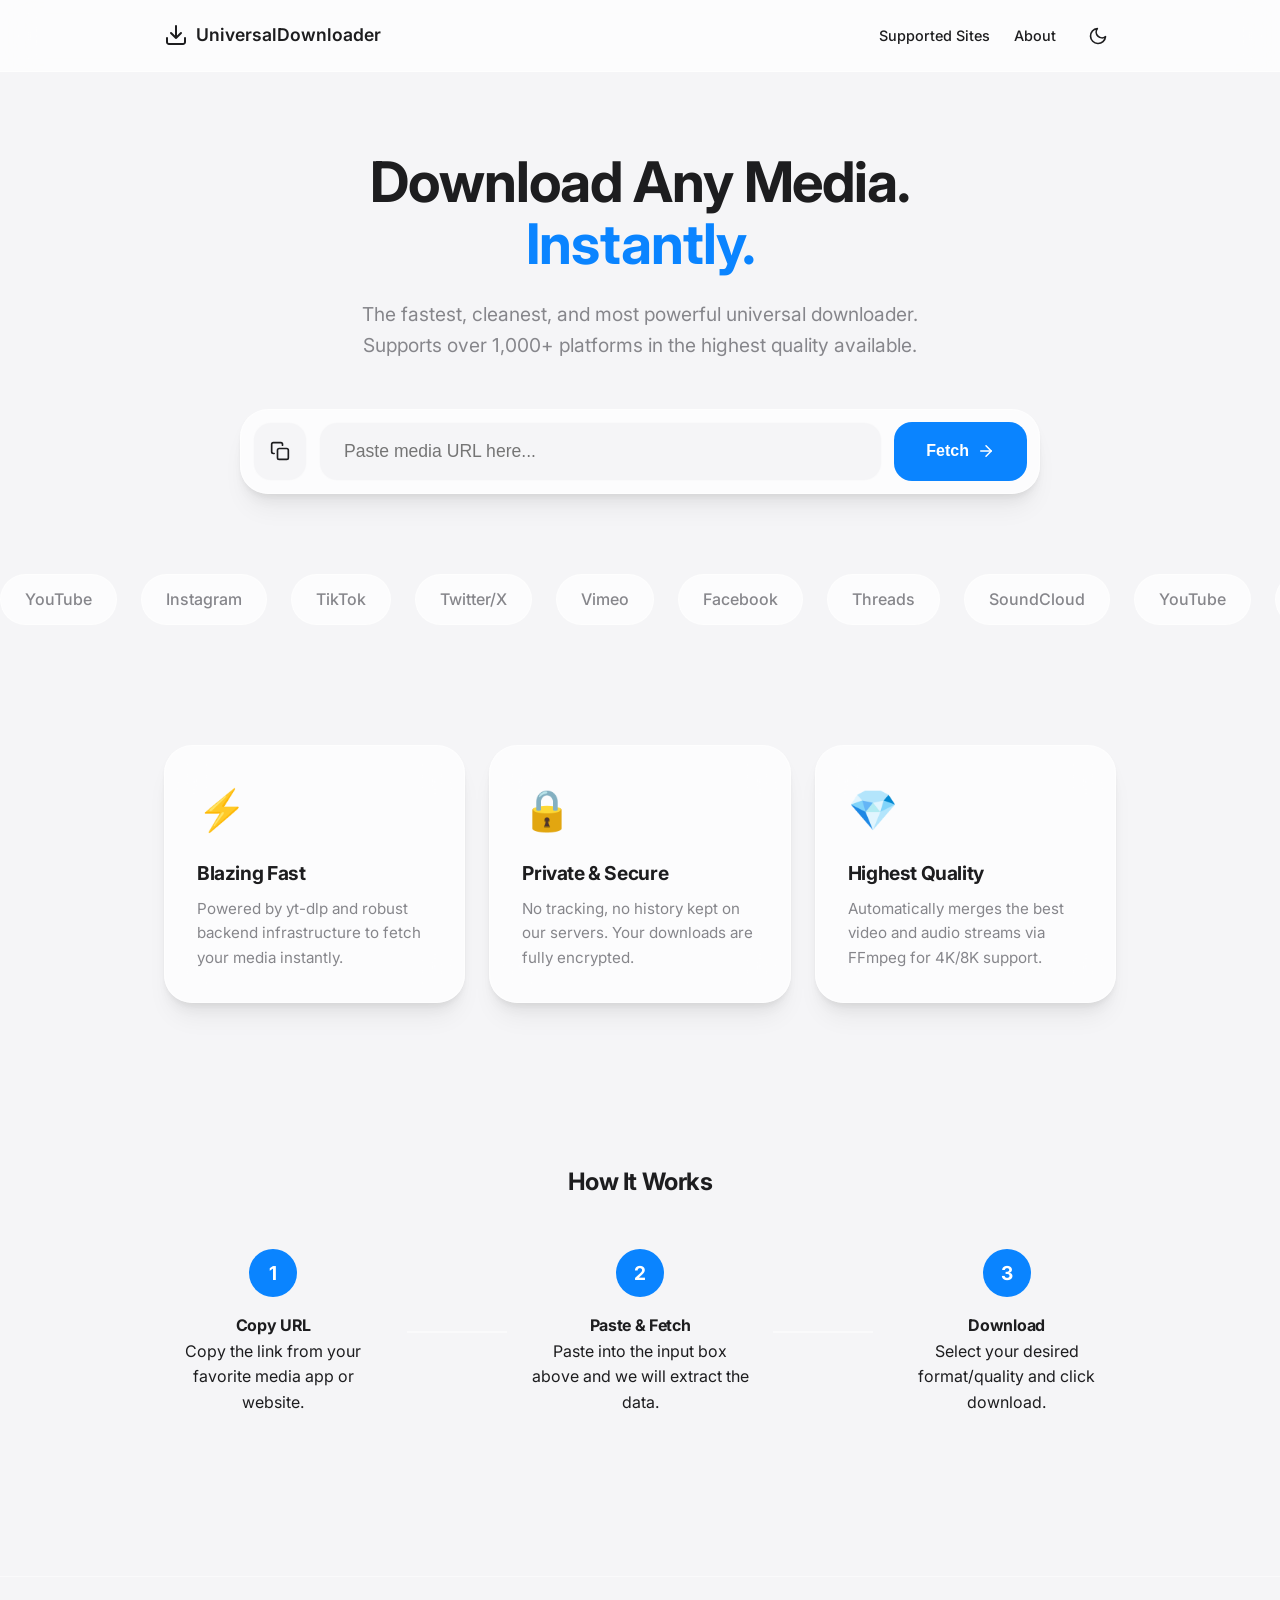
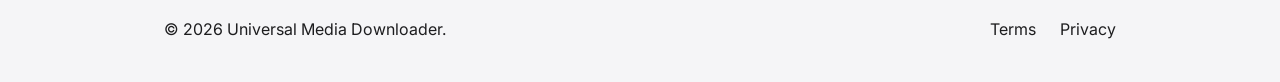
==== frontend/index.html @ 8d28f41d "Initial commit: Universal Media Downloader" ====
<!DOCTYPE html>
<html lang="en" data-theme="dark">
<head>
    <meta charset="UTF-8">
    <meta name="viewport" content="width=device-width, initial-scale=1.0, maximum-scale=1.0, user-scalable=no">
    <title>Universal Media Downloader</title>
    <meta name="description" content="Extremely fast, modern website to download media from YouTube, Instagram, TikTok and more.">
    
    <!-- Fonts -->
    <link rel="preconnect" href="https://fonts.googleapis.com">
    <link rel="preconnect" href="https://fonts.gstatic.com" crossorigin>
    <link href="https://fonts.googleapis.com/css2?family=Inter:wght@300;400;500;600;700&display=swap" rel="stylesheet">
    
    <!-- CSS -->
    <link rel="stylesheet" href="css/variables.css">
    <link rel="stylesheet" href="css/animations.css">
    <link rel="stylesheet" href="css/style.css">
    <link rel="stylesheet" href="css/responsive.css">
</head>
<body>

    <!-- Loading Overlay -->
    <div id="loading-overlay" class="loading-overlay hidden">
        <div class="spinner"></div>
    </div>

    <!-- Toast Notifications Container -->
    <div id="toast-container" class="toast-container"></div>

    <!-- Modal for Settings/Info -->
    <div id="modal-overlay" class="modal-overlay hidden">
        <div class="modal-content glass-panel">
            <button class="modal-close" aria-label="Close modal">&times;</button>
            <div id="modal-body"></div>
        </div>
    </div>

    <!-- Glass Navbar -->
    <nav class="navbar glass-effect">
        <div class="container nav-container">
            <a href="index.html" class="logo">
                <svg width="24" height="24" viewBox="0 0 24 24" fill="none" xmlns="http://www.w3.org/2000/svg">
                    <path d="M21 15V19C21 19.5304 20.7893 20.0391 20.4142 20.4142C20.0391 20.7893 19.5304 21 19 21H5C4.46957 21 3.96086 20.7893 3.58579 20.4142C3.21071 20.0391 3 19.5304 3 19V15M7 10L12 15M12 15L17 10M12 15V3" stroke="currentColor" stroke-width="2" stroke-linecap="round" stroke-linejoin="round"/>
                </svg>
                <span>UniversalDownloader</span>
            </a>
            
            <div class="nav-links">
                <a href="supported-sites.html">Supported Sites</a>
                <a href="about.html">About</a>
                <button id="theme-toggle" class="theme-toggle" aria-label="Toggle dark mode">
                    <svg class="sun-icon" width="20" height="20" viewBox="0 0 24 24" fill="none" stroke="currentColor" stroke-width="2" stroke-linecap="round" stroke-linejoin="round"><circle cx="12" cy="12" r="5"></circle><line x1="12" y1="1" x2="12" y2="3"></line><line x1="12" y1="21" x2="12" y2="23"></line><line x1="4.22" y1="4.22" x2="5.64" y2="5.64"></line><line x1="18.36" y1="18.36" x2="19.78" y2="19.78"></line><line x1="1" y1="12" x2="3" y2="12"></line><line x1="21" y1="12" x2="23" y2="12"></line><line x1="4.22" y1="19.78" x2="5.64" y2="18.36"></line><line x1="18.36" y1="5.64" x2="19.78" y2="4.22"></line></svg>
                    <svg class="moon-icon hidden" width="20" height="20" viewBox="0 0 24 24" fill="none" stroke="currentColor" stroke-width="2" stroke-linecap="round" stroke-linejoin="round"><path d="M21 12.79A9 9 0 1 1 11.21 3 7 7 0 0 0 21 12.79z"></path></svg>
                </button>
            </div>
        </div>
    </nav>

    <main>
        <!-- Hero Section -->
        <section class="hero">
            <div class="container hero-container">
                <h1 class="hero-title">Download Any Media. <br><span class="accent-text">Instantly.</span></h1>
                <p class="hero-subtitle">The fastest, cleanest, and most powerful universal downloader. Supports over 1,000+ platforms in the highest quality available.</p>
                
                <div id="ffmpeg-warning" class="alert alert-warning hidden" style="margin-bottom: 20px; padding: 15px; border-radius: var(--radius-md); background: rgba(255, 170, 0, 0.1); border: 1px solid rgba(255, 170, 0, 0.3); color: #ffaa00; font-size: 0.9rem; text-align: left;">
                    <strong>Note:</strong> FFmpeg is not installed on the server. Video downloads are limited to 720p. <br>
                    <span style="opacity: 0.8; font-size: 0.8rem;">YouTube provides 1080p+ videos with separate audio and video tracks, which requires FFmpeg to merge them.</span>
                </div>
                
                <!-- Input Card -->
                <div class="input-card glass-panel" id="drop-zone">
                    <form id="download-form" class="download-form">
                        <div class="input-group">
                            <button type="button" id="paste-btn" class="paste-btn" aria-label="Paste from clipboard">
                                <svg width="20" height="20" viewBox="0 0 24 24" fill="none" stroke="currentColor" stroke-width="2" stroke-linecap="round" stroke-linejoin="round"><rect x="9" y="9" width="13" height="13" rx="2" ry="2"></rect><path d="M5 15H4a2 2 0 0 1-2-2V4a2 2 0 0 1 2-2h9a2 2 0 0 1 2 2v1"></path></svg>
                            </button>
                            <input type="url" id="url-input" class="url-input" placeholder="Paste media URL here..." required autocomplete="off">
                            <button type="submit" id="fetch-btn" class="primary-btn">
                                <span>Fetch</span>
                                <svg width="18" height="18" viewBox="0 0 24 24" fill="none" stroke="currentColor" stroke-width="2" stroke-linecap="round" stroke-linejoin="round"><line x1="5" y1="12" x2="19" y2="12"></line><polyline points="12 5 19 12 12 19"></polyline></svg>
                            </button>
                        </div>
                    </form>
                </div>

                <!-- Results Section (Hidden initially) -->
                <div id="results-container" class="results-container hidden glass-panel fade-in-up">
                    <div id="skeleton-loader" class="media-preview hidden">
                        <div class="skeleton skeleton-img media-thumbnail"></div>
                        <div class="media-details" style="flex: 1; width: 100%;">
                            <div class="skeleton skeleton-text"></div>
                            <div class="skeleton skeleton-text short"></div>
                        </div>
                    </div>
                    <div id="real-content" class="media-preview">
                        <img id="media-thumbnail" src="" alt="Media Thumbnail" class="media-thumbnail">
                        <div class="media-details">
                            <h2 id="media-title" class="media-title">Title</h2>
                            <p id="media-meta" class="media-meta">Duration: 00:00 • Platform: Unknown</p>
                        </div>
                    </div>
                    
                    <div class="download-options">
                        <div class="option-group">
                            <label for="format-select">Format</label>
                            <select id="format-select" class="custom-select">
                                <option value="video">Video (MP4)</option>
                                <option value="audio">Audio (MP3)</option>
                            </select>
                        </div>
                        
                        <div class="option-group" id="quality-group">
                            <label for="quality-select">Quality</label>
                            <select id="quality-select" class="custom-select">
                                <!-- Populated dynamically -->
                            </select>
                        </div>
                        
                        <div id="progress-container" class="progress-container hidden">
                            <div class="progress-bar">
                                <div id="progress-fill" class="progress-fill"></div>
                            </div>
                            <p id="progress-text" class="progress-text">Starting download...</p>
                        </div>
                        
                        <button type="button" id="download-btn" class="primary-btn full-width">Add to Queue</button>
                    </div>
                </div>
                
                <!-- Queue Panel -->
                <div id="queue-panel" class="queue-panel hidden glass-panel fade-in-up">
                    <div class="queue-header-main">
                        <h2>Download Queue</h2>
                        <div class="queue-controls">
                            <button id="pause-queue-btn" class="icon-btn" title="Pause/Resume">Pause Queue</button>
                            <button id="clear-queue-btn" class="icon-btn" title="Clear Completed">Clear</button>
                        </div>
                    </div>
                    <div id="queue-list" class="queue-list">
                        <!-- Queue items populated by JS -->
                    </div>
                </div>
            </div>
        </section>

        <!-- Supported Platforms Marquee -->
        <section class="platforms-section">
            <div class="marquee">
                <div class="marquee-content">
                    <span class="platform-tag">YouTube</span>
                    <span class="platform-tag">Instagram</span>
                    <span class="platform-tag">TikTok</span>
                    <span class="platform-tag">Twitter/X</span>
                    <span class="platform-tag">Vimeo</span>
                    <span class="platform-tag">Facebook</span>
                    <span class="platform-tag">Threads</span>
                    <span class="platform-tag">SoundCloud</span>
                    <!-- Duplicate for infinite scrolling effect -->
                    <span class="platform-tag">YouTube</span>
                    <span class="platform-tag">Instagram</span>
                    <span class="platform-tag">TikTok</span>
                    <span class="platform-tag">Twitter/X</span>
                    <span class="platform-tag">Vimeo</span>
                    <span class="platform-tag">Facebook</span>
                    <span class="platform-tag">Threads</span>
                    <span class="platform-tag">SoundCloud</span>
                </div>
            </div>
        </section>

        <!-- Features Section -->
        <section class="features">
            <div class="container">
                <div class="features-grid">
                    <div class="feature-card glass-panel">
                        <div class="feature-icon">⚡</div>
                        <h3>Blazing Fast</h3>
                        <p>Powered by yt-dlp and robust backend infrastructure to fetch your media instantly.</p>
                    </div>
                    <div class="feature-card glass-panel">
                        <div class="feature-icon">🔒</div>
                        <h3>Private & Secure</h3>
                        <p>No tracking, no history kept on our servers. Your downloads are fully encrypted.</p>
                    </div>
                    <div class="feature-card glass-panel">
                        <div class="feature-icon">💎</div>
                        <h3>Highest Quality</h3>
                        <p>Automatically merges the best video and audio streams via FFmpeg for 4K/8K support.</p>
                    </div>
                </div>
            </div>
        </section>
        
        <!-- How it works -->
        <section class="how-it-works">
            <div class="container text-center">
                <h2>How It Works</h2>
                <div class="steps-container">
                    <div class="step">
                        <div class="step-number">1</div>
                        <h4>Copy URL</h4>
                        <p>Copy the link from your favorite media app or website.</p>
                    </div>
                    <div class="step-divider"></div>
                    <div class="step">
                        <div class="step-number">2</div>
                        <h4>Paste & Fetch</h4>
                        <p>Paste into the input box above and we will extract the data.</p>
                    </div>
                    <div class="step-divider"></div>
                    <div class="step">
                        <div class="step-number">3</div>
                        <h4>Download</h4>
                        <p>Select your desired format/quality and click download.</p>
                    </div>
                </div>
            </div>
        </section>
    </main>

    <footer class="footer">
        <div class="container footer-container">
            <div class="footer-brand">
                <p>&copy; 2026 Universal Media Downloader.</p>
            </div>
            <div class="footer-links">
                <a href="terms.html">Terms</a>
                <a href="privacy.html">Privacy</a>
            </div>
        </div>
    </footer>

    <!-- JS Modules -->
    <script type="module" src="js/app.js"></script>
</body>
</html>
---- frontend/css/variables.css ----
:root {
    /* Base Colors - Light Theme */
    --bg-primary: #F5F5F7;
    --bg-secondary: rgba(255, 255, 255, 0.7);
    --text-primary: #1D1D1F;
    --text-secondary: #86868B;
    --accent: #0A84FF;
    --accent-hover: #0071E3;
    --glass-border: rgba(255, 255, 255, 0.5);
    --glass-shadow: 0 4px 6px -1px rgba(0, 0, 0, 0.05), 0 10px 15px -3px rgba(0, 0, 0, 0.05), 0 20px 25px -5px rgba(0, 0, 0, 0.05);
    --focus-ring: 0 0 0 4px rgba(10, 132, 255, 0.3);
    
    /* Layout */
    --nav-height: 72px;
    --radius-sm: 10px;
    --radius-md: 18px;
    --radius-lg: 28px;
    
    /* Transitions */
    --transition-fast: 0.15s cubic-bezier(0.2, 0.8, 0.2, 1);
    --transition-smooth: 0.5s cubic-bezier(0.2, 0.8, 0.2, 1);
}

[data-theme="dark"] {
    /* Base Colors - Dark Theme */
    --bg-primary: #000000; /* True black for OLED Apple look */
    --bg-secondary: rgba(28, 28, 30, 0.6);
    --text-primary: #F5F5F7;
    --text-secondary: #86868B;
    --glass-border: rgba(255, 255, 255, 0.15);
    --glass-shadow: 0 10px 30px rgba(0, 0, 0, 0.8);
    --focus-ring: 0 0 0 4px rgba(10, 132, 255, 0.4);
}
---- frontend/css/animations.css ----
/* Animations */

@keyframes spin {
    to { transform: rotate(360deg); }
}

@keyframes scroll {
    0% { transform: translateX(0); }
    100% { transform: translateX(-50%); } /* Scrolls half width since we duplicated content */
}

@keyframes slideIn {
    to { transform: translateX(0); }
}

@keyframes fadeOut {
    to { opacity: 0; }
}

.fade-in-up {
    opacity: 0;
    transform: translateY(20px);
    animation: fadeInUp 0.6s cubic-bezier(0.25, 1, 0.5, 1) forwards;
}

@keyframes fadeInUp {
    to {
        opacity: 1;
        transform: translateY(0);
    }
}

@keyframes shimmer {
    0% { background-position: 200% 0; }
    100% { background-position: -200% 0; }
}
---- frontend/css/style.css ----
/* Reset & Base */
* {
    margin: 0;
    padding: 0;
    box-sizing: border-box;
}

body {
    font-family: 'Inter', -apple-system, BlinkMacSystemFont, "Segoe UI", Roboto, Helvetica, Arial, sans-serif;
    background-color: var(--bg-primary);
    color: var(--text-primary);
    line-height: 1.6;
    transition: background-color var(--transition-smooth), color var(--transition-smooth);
    min-height: 100vh;
    display: flex;
    flex-direction: column;
}

.container {
    max-width: 1200px;
    margin: 0 auto;
    padding: 0 24px;
}

/* Typography */
h1, h2, h3, h4 {
    font-weight: 700;
    letter-spacing: -0.02em;
    color: var(--text-primary);
}

.accent-text {
    color: var(--accent);
}

a {
    color: var(--text-primary);
    text-decoration: none;
    transition: color var(--transition-fast);
}

a:hover {
    color: var(--accent);
}

/* Glassmorphism Utilities */
.glass-effect {
    background: var(--bg-secondary);
    backdrop-filter: blur(18px);
    -webkit-backdrop-filter: blur(18px);
    border-bottom: 1px solid var(--glass-border);
}

.glass-panel {
    background: var(--bg-secondary);
    backdrop-filter: saturate(180%) blur(20px);
    -webkit-backdrop-filter: saturate(180%) blur(20px);
    border: 1px solid var(--glass-border);
    border-radius: var(--radius-lg);
    box-shadow: var(--glass-shadow);
}

/* Focus States */
:focus-visible {
    outline: none;
    box-shadow: var(--focus-ring);
}

/* Navigation */
.navbar {
    position: fixed;
    top: 0;
    width: 100%;
    height: var(--nav-height);
    z-index: 1000;
}

.nav-container {
    display: flex;
    justify-content: space-between;
    align-items: center;
    height: 100%;
}

.logo {
    display: flex;
    align-items: center;
    gap: 8px;
    font-weight: 600;
    font-size: 1.1rem;
}

.nav-links {
    display: flex;
    align-items: center;
    gap: 24px;
    font-size: 0.9rem;
    font-weight: 500;
}

.theme-toggle {
    background: none;
    border: none;
    color: var(--text-primary);
    cursor: pointer;
    display: flex;
    align-items: center;
    justify-content: center;
    padding: 8px;
    border-radius: 50%;
    transition: background-color var(--transition-fast);
}

.theme-toggle:hover {
    background-color: var(--bg-secondary);
}

.hidden {
    display: none !important;
}

/* Main Content area */
main {
    flex: 1;
    margin-top: var(--nav-height);
}

/* Hero Section */
.hero {
    padding: 80px 0 40px;
    text-align: center;
}

.hero-title {
    font-size: 4rem;
    line-height: 1.1;
    margin-bottom: 24px;
}

.hero-subtitle {
    font-size: 1.2rem;
    color: var(--text-secondary);
    max-width: 600px;
    margin: 0 auto 48px;
}

/* Input form */
.input-card {
    max-width: 800px;
    margin: 0 auto;
    padding: 12px;
}

.input-group {
    display: flex;
    gap: 12px;
}

.paste-btn {
    background: var(--bg-primary);
    border: 1px solid var(--glass-border);
    border-radius: var(--radius-md);
    padding: 0 16px;
    color: var(--text-primary);
    cursor: pointer;
    transition: all var(--transition-fast);
    display: flex;
    align-items: center;
    justify-content: center;
}

.paste-btn:hover {
    background: var(--bg-secondary);
}

.url-input {
    flex: 1;
    background: var(--bg-primary);
    border: 1px solid var(--glass-border);
    border-radius: var(--radius-md);
    padding: 18px 24px;
    font-size: 1.1rem;
    color: var(--text-primary);
    outline: none;
    transition: all var(--transition-fast);
}

.url-input:focus {
    border-color: var(--accent);
    box-shadow: var(--focus-ring);
}

.input-card.drag-over {
    border: 2px dashed var(--accent);
    background: rgba(10, 132, 255, 0.1);
    transform: scale(1.02);
}

.primary-btn {
    background: var(--accent);
    color: white;
    border: none;
    border-radius: var(--radius-md);
    padding: 0 32px;
    font-size: 1rem;
    font-weight: 600;
    cursor: pointer;
    display: flex;
    align-items: center;
    gap: 8px;
    transition: background-color var(--transition-fast), transform var(--transition-fast);
}

.primary-btn:hover {
    background: var(--accent-hover);
    transform: scale(1.02);
}

.primary-btn:active {
    transform: scale(0.98);
}

.full-width {
    width: 100%;
    justify-content: center;
    padding: 16px 0;
}

/* Results section */
.results-container {
    max-width: 800px;
    margin: 32px auto 0;
    padding: 32px;
    display: flex;
    flex-direction: column;
    gap: 24px;
}

.media-preview {
    display: flex;
    gap: 24px;
    align-items: center;
}

.media-thumbnail {
    width: 240px;
    border-radius: var(--radius-sm);
    object-fit: cover;
}

.media-details {
    text-align: left;
}

.media-title {
    font-size: 1.5rem;
    margin-bottom: 8px;
}

.media-meta {
    color: var(--text-secondary);
    font-size: 0.9rem;
}

.download-options {
    display: flex;
    flex-direction: column;
    gap: 16px;
    border-top: 1px solid var(--glass-border);
    padding-top: 24px;
}

.option-group {
    display: flex;
    flex-direction: column;
    text-align: left;
    gap: 8px;
}

.option-group label {
    font-weight: 500;
    font-size: 0.9rem;
}

.custom-select {
    width: 100%;
    padding: 16px;
    border-radius: var(--radius-md);
    background: var(--bg-primary);
    border: 1px solid var(--glass-border);
    color: var(--text-primary);
    font-size: 1rem;
    outline: none;
    appearance: none;
    cursor: pointer;
    transition: all var(--transition-fast);
    background-image: url("data:image/svg+xml,%3Csvg xmlns='http://www.w3.org/2000/svg' width='24' height='24' viewBox='0 0 24 24' fill='none' stroke='gray' stroke-width='2' stroke-linecap='round' stroke-linejoin='round'%3E%3Cpolyline points='6 9 12 15 18 9'%3E%3C/polyline%3E%3C/svg%3E");
    background-repeat: no-repeat;
    background-position: right 16px center;
}

.custom-select:focus {
    border-color: var(--accent);
    box-shadow: var(--focus-ring);
}

.custom-select:disabled {
    opacity: 0.5;
    cursor: not-allowed;
}

/* Skeletons */
.skeleton {
    background: linear-gradient(90deg, var(--bg-secondary) 25%, var(--glass-border) 50%, var(--bg-secondary) 75%);
    background-size: 200% 100%;
    animation: shimmer 1.5s infinite;
    border-radius: var(--radius-sm);
}

.skeleton-text {
    height: 20px;
    margin-bottom: 8px;
    width: 100%;
}

.skeleton-text.short {
    width: 60%;
}

.skeleton-img {
    width: 240px;
    height: 135px;
}

/* Progress Bar */
.progress-container {
    margin: 16px 0;
}

.progress-bar {
    width: 100%;
    height: 8px;
    background: var(--glass-border);
    border-radius: 4px;
    overflow: hidden;
}

.progress-fill {
    height: 100%;
    background: var(--accent);
    width: 0%;
    transition: width 0.3s ease;
}

.progress-text {
    font-size: 0.85rem;
    color: var(--text-secondary);
    margin-top: 8px;
    text-align: center;
}

/* Platforms Marquee */
.platforms-section {
    padding: 40px 0;
    overflow: hidden;
}

.marquee {
    position: relative;
    width: 100%;
    overflow: hidden;
}

.marquee-content {
    display: flex;
    gap: 24px;
    animation: scroll 20s linear infinite;
    white-space: nowrap;
}

.platform-tag {
    padding: 12px 24px;
    background: var(--bg-secondary);
    border: 1px solid var(--glass-border);
    border-radius: var(--radius-lg);
    font-weight: 500;
    color: var(--text-secondary);
}

/* Features grid */
.features {
    padding: 80px 0;
}

.features-grid {
    display: grid;
    grid-template-columns: repeat(3, 1fr);
    gap: 24px;
}

.feature-card {
    padding: 32px;
    text-align: left;
    transition: transform var(--transition-fast);
}

.feature-card:hover {
    transform: translateY(-5px);
}

.feature-icon {
    font-size: 2.5rem;
    margin-bottom: 16px;
}

.feature-card h3 {
    margin-bottom: 8px;
    font-size: 1.2rem;
}

.feature-card p {
    color: var(--text-secondary);
    font-size: 0.95rem;
}

/* How it works */
.how-it-works {
    padding: 80px 0;
}

.text-center {
    text-align: center;
}

.steps-container {
    display: flex;
    justify-content: space-between;
    align-items: center;
    margin-top: 48px;
}

.step {
    flex: 1;
}

.step-number {
    width: 48px;
    height: 48px;
    background: var(--accent);
    color: white;
    border-radius: 50%;
    display: flex;
    align-items: center;
    justify-content: center;
    font-size: 1.2rem;
    font-weight: 700;
    margin: 0 auto 16px;
}

.step-divider {
    height: 2px;
    width: 100px;
    background: var(--glass-border);
    margin: 0 24px;
}

/* Footer */
.footer {
    padding: 40px 0;
    border-top: 1px solid var(--glass-border);
    margin-top: 80px;
}

.footer-container {
    display: flex;
    justify-content: space-between;
    align-items: center;
}

.footer-links {
    display: flex;
    gap: 24px;
}

/* Text pages (About, Terms, etc) */
.page-content {
    padding: 80px 24px;
}

.text-content {
    max-width: 800px;
    margin: 0 auto;
    padding: 48px;
}

.text-content h1 {
    margin-bottom: 24px;
}

.text-content h2 {
    margin: 32px 0 16px;
}

.text-content p {
    margin-bottom: 16px;
    color: var(--text-secondary);
}

.site-list {
    list-style: none;
    margin-top: 24px;
}

.site-list li {
    padding: 12px 0;
    border-bottom: 1px solid var(--glass-border);
    color: var(--text-secondary);
}

/* Loader */
.loading-overlay {
    position: fixed;
    top: 0;
    left: 0;
    width: 100%;
    height: 100%;
    background: rgba(0,0,0,0.5);
    backdrop-filter: blur(5px);
    z-index: 9999;
    display: flex;
    align-items: center;
    justify-content: center;
}

.spinner {
    width: 40px;
    height: 40px;
    border: 4px solid var(--glass-border);
    border-top-color: var(--accent);
    border-radius: 50%;
    animation: spin 1s linear infinite;
}

/* Toast */
.toast-container {
    position: fixed;
    bottom: 24px;
    right: 24px;
    z-index: 10000;
    display: flex;
    flex-direction: column;
    gap: 12px;
}

.toast {
    background: var(--bg-secondary);
    backdrop-filter: blur(18px);
    border: 1px solid var(--glass-border);
    color: var(--text-primary);
    padding: 16px 24px;
    border-radius: var(--radius-md);
    box-shadow: var(--glass-shadow);
    transform: translateX(120%);
    animation: slideIn 0.3s forwards;
    display: flex;
    align-items: center;
    gap: 12px;
    cursor: pointer;
    transition: transform var(--transition-fast), box-shadow var(--transition-fast);
}

.toast:hover {
    transform: translateX(-5px) !important;
    box-shadow: var(--glass-shadow), 0 0 10px rgba(255,255,255,0.2);
}

.toast-icon {
    font-size: 1.2rem;
    display: flex;
    align-items: center;
    justify-content: center;
    width: 24px;
    height: 24px;
    border-radius: 50%;
}

.toast-success .toast-icon { background: rgba(52, 199, 89, 0.2); color: #34C759; }
.toast-error .toast-icon { background: rgba(255, 59, 48, 0.2); color: #FF3B30; }
.toast-warning .toast-icon { background: rgba(255, 204, 0, 0.2); color: #FFCC00; }
.toast-info .toast-icon { background: rgba(10, 132, 255, 0.2); color: #0A84FF; }

/* Queue Panel */
.queue-panel {
    margin-top: 32px;
    padding: 32px;
}

.queue-header-main {
    display: flex;
    justify-content: space-between;
    align-items: center;
    margin-bottom: 24px;
}

.queue-controls {
    display: flex;
    gap: 12px;
}

.queue-list {
    display: flex;
    flex-direction: column;
    gap: 16px;
}

.queue-item {
    display: flex;
    gap: 24px;
    padding: 16px;
    align-items: center;
    transition: all var(--transition-fast);
}

.queue-thumb {
    width: 120px;
    height: 68px;
    border-radius: var(--radius-sm);
    object-fit: cover;
}

.queue-details {
    flex: 1;
    display: flex;
    flex-direction: column;
    gap: 8px;
}

.queue-header {
    display: flex;
    justify-content: space-between;
    align-items: center;
}

.queue-title {
    font-weight: 600;
    font-size: 1.1rem;
    white-space: nowrap;
    overflow: hidden;
    text-overflow: ellipsis;
    max-width: 350px;
}

.queue-actions {
    display: flex;
    gap: 8px;
}

.icon-btn {
    background: var(--bg-primary);
    border: 1px solid var(--glass-border);
    color: var(--text-primary);
    border-radius: var(--radius-sm);
    padding: 6px 12px;
    cursor: pointer;
    font-size: 0.9rem;
    transition: all var(--transition-fast);
}

.icon-btn:hover {
    background: var(--bg-secondary);
    color: var(--accent);
}

.queue-meta {
    display: flex;
    gap: 16px;
    font-size: 0.85rem;
    color: var(--text-secondary);
}

.queue-progress-bar {
    width: 100%;
    height: 6px;
    background: var(--glass-border);
    border-radius: 3px;
    overflow: hidden;
    margin-top: 4px;
}

.queue-progress-fill {
    height: 100%;
    background: var(--accent);
    width: 0%;
    transition: width 0.3s ease;
}

.queue-progress-fill.error { background: #FF3B30; }
.queue-progress-fill.completed { background: #34C759; }

.queue-status-text {
    font-size: 0.85rem;
    color: var(--text-secondary);
}

/* Clipboard Popup */
.clipboard-popup {
    position: fixed;
    top: var(--nav-height);
    left: 50%;
    transform: translate(-50%, 24px);
    z-index: 9999;
    padding: 24px;
    display: flex;
    gap: 24px;
    align-items: center;
    box-shadow: var(--glass-shadow);
}

.clipboard-icon {
    font-size: 2rem;
    background: rgba(10, 132, 255, 0.1);
    width: 50px;
    height: 50px;
    display: flex;
    align-items: center;
    justify-content: center;
    border-radius: 50%;
    color: var(--accent);
}

.clipboard-actions {
    display: flex;
    gap: 12px;
    margin-top: 12px;
}

.secondary-btn {
    background: var(--bg-primary);
    color: var(--text-primary);
    border: 1px solid var(--glass-border);
    border-radius: var(--radius-md);
    padding: 0 24px;
    font-size: 1rem;
    font-weight: 500;
    cursor: pointer;
    transition: all var(--transition-fast);
}

.secondary-btn:hover {
    background: var(--bg-secondary);
}

/* Animations */
.fade-in-up {
    animation: fadeInUp 0.5s forwards;
}

.fade-out-down {
    animation: fadeOutDown 0.3s forwards;
}

@keyframes fadeOutDown {
    from { opacity: 1; transform: translate(-50%, 24px); }
    to { opacity: 0; transform: translate(-50%, 50px); }
}

/* Responsive Design */
@media (max-width: 768px) {
    .hero-title {
        font-size: 2.5rem;
    }
    
    .input-group {
        flex-direction: column;
    }
    
    .features-grid {
        grid-template-columns: 1fr;
    }
    
    .steps-container {
        flex-direction: column;
        gap: 32px;
    }
    
    .step-divider {
        width: 2px;
        height: 48px;
        margin: 16px auto;
    }
    
    .media-preview {
        flex-direction: column;
    }
    
    .media-thumbnail {
        width: 100%;
        height: auto;
    }
    
    .queue-item {
        flex-direction: column;
        align-items: flex-start;
    }
    
    .queue-thumb {
        width: 100%;
        height: auto;
    }
    
    .queue-meta {
        flex-direction: column;
        gap: 4px;
    }
    
    .clipboard-popup {
        width: 90%;
        flex-direction: column;
        text-align: center;
        padding: 16px;
    }
    
    .clipboard-actions {
        justify-content: center;
    }
    
    .toast-container {
        bottom: 16px;
        right: 16px;
        left: 16px;
    }
    
    .toast {
        width: 100%;
    }
}
---- frontend/css/responsive.css ----
/* Responsive Design (Mobile First principles, max-width overrides) */

/* 1536px */
@media (max-width: 1536px) {
    .container { max-width: 1200px; }
}

/* 1280px */
@media (max-width: 1280px) {
    .container { max-width: 1000px; }
    .hero-title { font-size: 3.5rem; }
}

/* 1024px */
@media (max-width: 1024px) {
    .container { max-width: 900px; }
    .features-grid {
        grid-template-columns: repeat(2, 1fr);
    }
}

/* 768px */
@media (max-width: 768px) {
    .hero-title { font-size: 2.8rem; }
    .hero-subtitle { font-size: 1rem; }
    
    .input-group {
        flex-direction: column;
    }
    
    .paste-btn {
        padding: 12px;
        justify-content: center;
    }
    
    .media-preview {
        flex-direction: column;
        text-align: center;
    }
    
    .media-thumbnail {
        width: 100%;
        max-width: 320px;
    }
    
    .media-details {
        text-align: center;
    }
    
    .features-grid {
        grid-template-columns: 1fr;
    }
    
    .steps-container {
        flex-direction: column;
        gap: 24px;
    }
    
    .step-divider {
        width: 2px;
        height: 40px;
        margin: 0;
    }
    
    .nav-links {
        gap: 16px;
        font-size: 0.85rem;
    }
}

/* 425px */
@media (max-width: 425px) {
    .hero-title { font-size: 2.2rem; }
    .nav-links a { display: none; } /* Hide links on tiny screens, keeping theme toggle */
    
    .footer-container {
        flex-direction: column;
        gap: 16px;
        text-align: center;
    }
}

/* 375px */
@media (max-width: 375px) {
    .hero-title { font-size: 2rem; }
    .text-content { padding: 24px; }
}

/* 320px */
@media (max-width: 320px) {
    .hero-title { font-size: 1.8rem; }
}
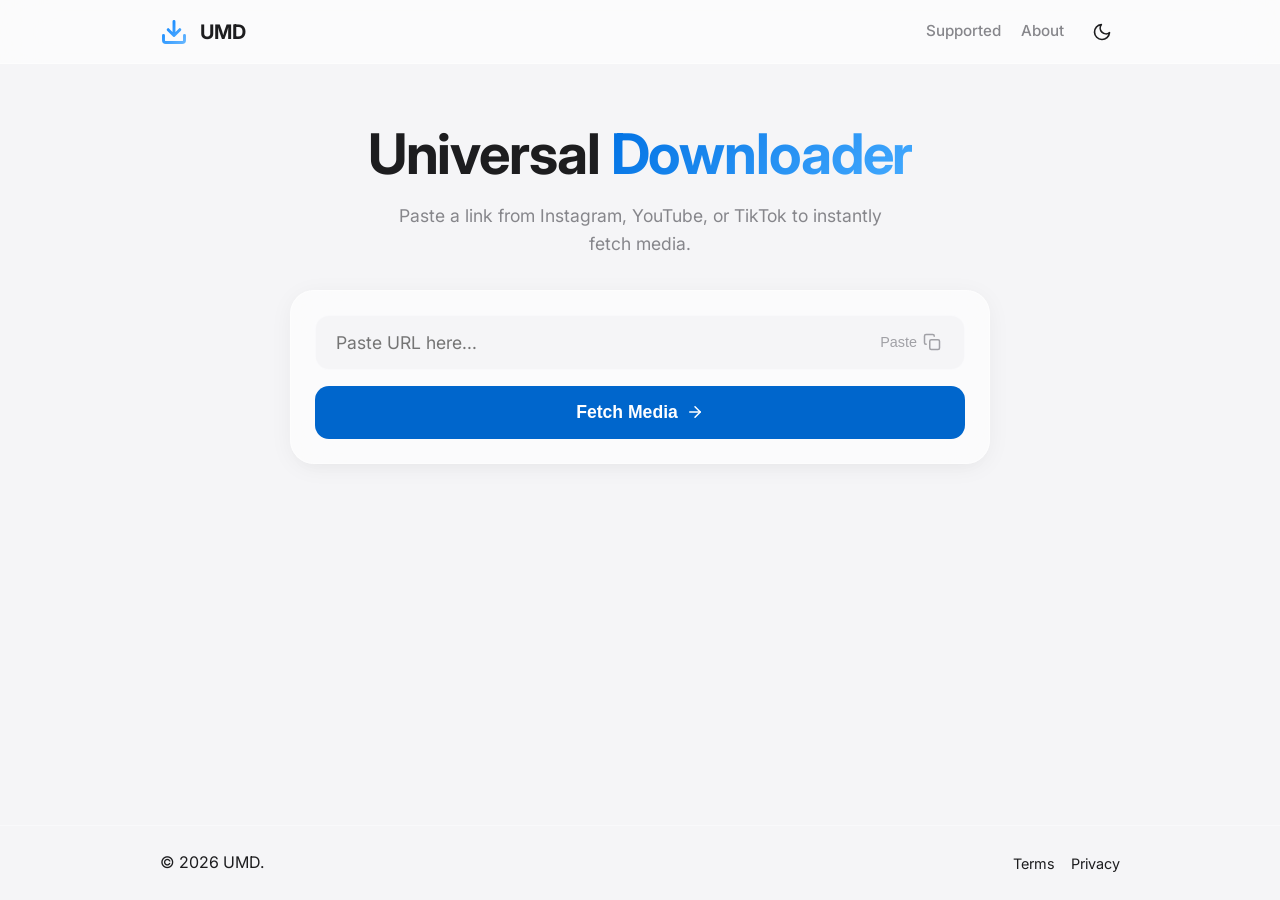
==== commit 8cd7353f: "Add universal Instagram media support and backend refactor" ====
--- a/frontend/index.html
+++ b/frontend/index.html
@@ -2,9 +2,11 @@
 <html lang="en" data-theme="dark">
 <head>
     <meta charset="UTF-8">
-    <meta name="viewport" content="width=device-width, initial-scale=1.0, maximum-scale=1.0, user-scalable=no">
+    <meta name="viewport" content="width=device-width, initial-scale=1.0, maximum-scale=1.0, user-scalable=no, viewport-fit=cover">
     <title>Universal Media Downloader</title>
+    <link rel="icon" href="favicon.ico" type="image/x-icon">
     <meta name="description" content="Extremely fast, modern website to download media from YouTube, Instagram, TikTok and more.">
+    <meta name="theme-color" content="#000000" id="theme-color-meta">
     
     <!-- Fonts -->
     <link rel="preconnect" href="https://fonts.googleapis.com">
@@ -27,192 +29,127 @@
     <!-- Toast Notifications Container -->
     <div id="toast-container" class="toast-container"></div>
 
-    <!-- Modal for Settings/Info -->
-    <div id="modal-overlay" class="modal-overlay hidden">
-        <div class="modal-content glass-panel">
-            <button class="modal-close" aria-label="Close modal">&times;</button>
-            <div id="modal-body"></div>
-        </div>
-    </div>
-
     <!-- Glass Navbar -->
     <nav class="navbar glass-effect">
         <div class="container nav-container">
             <a href="index.html" class="logo">
-                <svg width="24" height="24" viewBox="0 0 24 24" fill="none" xmlns="http://www.w3.org/2000/svg">
-                    <path d="M21 15V19C21 19.5304 20.7893 20.0391 20.4142 20.4142C20.0391 20.7893 19.5304 21 19 21H5C4.46957 21 3.96086 20.7893 3.58579 20.4142C3.21071 20.0391 3 19.5304 3 19V15M7 10L12 15M12 15L17 10M12 15V3" stroke="currentColor" stroke-width="2" stroke-linecap="round" stroke-linejoin="round"/>
+                <svg width="28" height="28" viewBox="0 0 24 24" fill="none" xmlns="http://www.w3.org/2000/svg">
+                    <path d="M21 15V19C21 20.1046 20.1046 21 19 21H5C3.89543 21 3 20.1046 3 19V15M7 10L12 15M12 15L17 10M12 15V3" stroke="url(#logoGradient)" stroke-width="2.5" stroke-linecap="round" stroke-linejoin="round"/>
+                    <defs>
+                        <linearGradient id="logoGradient" x1="3" y1="3" x2="21" y2="21" gradientUnits="userSpaceOnUse">
+                            <stop stop-color="#0A84FF" />
+                            <stop offset="1" stop-color="#64B5FF" />
+                        </linearGradient>
+                    </defs>
                 </svg>
-                <span>UniversalDownloader</span>
+                <span>UMD</span>
             </a>
             
             <div class="nav-links">
-                <a href="supported-sites.html">Supported Sites</a>
-                <a href="about.html">About</a>
-                <button id="theme-toggle" class="theme-toggle" aria-label="Toggle dark mode">
-                    <svg class="sun-icon" width="20" height="20" viewBox="0 0 24 24" fill="none" stroke="currentColor" stroke-width="2" stroke-linecap="round" stroke-linejoin="round"><circle cx="12" cy="12" r="5"></circle><line x1="12" y1="1" x2="12" y2="3"></line><line x1="12" y1="21" x2="12" y2="23"></line><line x1="4.22" y1="4.22" x2="5.64" y2="5.64"></line><line x1="18.36" y1="18.36" x2="19.78" y2="19.78"></line><line x1="1" y1="12" x2="3" y2="12"></line><line x1="21" y1="12" x2="23" y2="12"></line><line x1="4.22" y1="19.78" x2="5.64" y2="18.36"></line><line x1="18.36" y1="5.64" x2="19.78" y2="4.22"></line></svg>
-                    <svg class="moon-icon hidden" width="20" height="20" viewBox="0 0 24 24" fill="none" stroke="currentColor" stroke-width="2" stroke-linecap="round" stroke-linejoin="round"><path d="M21 12.79A9 9 0 1 1 11.21 3 7 7 0 0 0 21 12.79z"></path></svg>
+                <a href="supported-sites.html" class="nav-item">Supported</a>
+                <a href="about.html" class="nav-item">About</a>
+                <button id="theme-toggle" class="theme-toggle" aria-label="Toggle theme">
+                    <svg class="sun-icon hidden" width="20" height="20" viewBox="0 0 24 24" fill="none" stroke="currentColor" stroke-width="2" stroke-linecap="round" stroke-linejoin="round"><circle cx="12" cy="12" r="5"></circle><line x1="12" y1="1" x2="12" y2="3"></line><line x1="12" y1="21" x2="12" y2="23"></line><line x1="4.22" y1="4.22" x2="5.64" y2="5.64"></line><line x1="18.36" y1="18.36" x2="19.78" y2="19.78"></line><line x1="1" y1="12" x2="3" y2="12"></line><line x1="21" y1="12" x2="23" y2="12"></line><line x1="4.22" y1="19.78" x2="5.64" y2="18.36"></line><line x1="18.36" y1="5.64" x2="19.78" y2="4.22"></line></svg>
+                    <svg class="moon-icon" width="20" height="20" viewBox="0 0 24 24" fill="none" stroke="currentColor" stroke-width="2" stroke-linecap="round" stroke-linejoin="round"><path d="M21 12.79A9 9 0 1 1 11.21 3 7 7 0 0 0 21 12.79z"></path></svg>
+                </button>
+                <button id="mobile-menu-btn" class="mobile-menu-btn" aria-label="Menu">
+                    <svg width="24" height="24" viewBox="0 0 24 24" fill="none" stroke="currentColor" stroke-width="2" stroke-linecap="round"><line x1="3" y1="12" x2="21" y2="12"></line><line x1="3" y1="6" x2="21" y2="6"></line><line x1="3" y1="18" x2="21" y2="18"></line></svg>
                 </button>
             </div>
         </div>
     </nav>
+    
+    <!-- Mobile Menu Overlay -->
+    <div id="mobile-menu" class="mobile-menu glass-panel hidden">
+        <a href="supported-sites.html">Supported Sites</a>
+        <a href="about.html">About</a>
+        <a href="terms.html">Terms</a>
+        <a href="privacy.html">Privacy</a>
+    </div>
 
     <main>
         <!-- Hero Section -->
         <section class="hero">
             <div class="container hero-container">
-                <h1 class="hero-title">Download Any Media. <br><span class="accent-text">Instantly.</span></h1>
-                <p class="hero-subtitle">The fastest, cleanest, and most powerful universal downloader. Supports over 1,000+ platforms in the highest quality available.</p>
+                <h1 class="hero-title">Universal <span class="gradient-text">Downloader</span></h1>
+                <p class="hero-subtitle">Paste a link from Instagram, YouTube, or TikTok to instantly fetch media.</p>
                 
-                <div id="ffmpeg-warning" class="alert alert-warning hidden" style="margin-bottom: 20px; padding: 15px; border-radius: var(--radius-md); background: rgba(255, 170, 0, 0.1); border: 1px solid rgba(255, 170, 0, 0.3); color: #ffaa00; font-size: 0.9rem; text-align: left;">
-                    <strong>Note:</strong> FFmpeg is not installed on the server. Video downloads are limited to 720p. <br>
-                    <span style="opacity: 0.8; font-size: 0.8rem;">YouTube provides 1080p+ videos with separate audio and video tracks, which requires FFmpeg to merge them.</span>
+                <div id="ffmpeg-warning" class="alert alert-warning hidden glass-panel-sm">
+                    <strong>Note:</strong> FFmpeg missing. Video downloads limited to 720p.
                 </div>
                 
                 <!-- Input Card -->
-                <div class="input-card glass-panel" id="drop-zone">
+                <div class="input-card glass-panel pop-in" id="drop-zone">
                     <form id="download-form" class="download-form">
                         <div class="input-group">
-                            <button type="button" id="paste-btn" class="paste-btn" aria-label="Paste from clipboard">
-                                <svg width="20" height="20" viewBox="0 0 24 24" fill="none" stroke="currentColor" stroke-width="2" stroke-linecap="round" stroke-linejoin="round"><rect x="9" y="9" width="13" height="13" rx="2" ry="2"></rect><path d="M5 15H4a2 2 0 0 1-2-2V4a2 2 0 0 1 2-2h9a2 2 0 0 1 2 2v1"></path></svg>
-                            </button>
-                            <input type="url" id="url-input" class="url-input" placeholder="Paste media URL here..." required autocomplete="off">
-                            <button type="submit" id="fetch-btn" class="primary-btn">
-                                <span>Fetch</span>
-                                <svg width="18" height="18" viewBox="0 0 24 24" fill="none" stroke="currentColor" stroke-width="2" stroke-linecap="round" stroke-linejoin="round"><line x1="5" y1="12" x2="19" y2="12"></line><polyline points="12 5 19 12 12 19"></polyline></svg>
+                            <input type="url" id="url-input" class="url-input" placeholder="Paste URL here..." required autocomplete="off">
+                            <button type="button" id="action-btn" class="inner-input-btn action-btn" aria-label="Paste URL" data-state="paste">
+                                <span class="btn-text">Paste</span>
+                                <svg class="btn-icon" width="18" height="18" viewBox="0 0 24 24" fill="none" stroke="currentColor" stroke-width="2"><rect x="9" y="9" width="13" height="13" rx="2" ry="2"></rect><path d="M5 15H4a2 2 0 0 1-2-2V4a2 2 0 0 1 2-2h9a2 2 0 0 1 2 2v1"></path></svg>
                             </button>
                         </div>
+                        <button type="submit" id="fetch-btn" class="primary-btn pulse-on-hover">
+                            <span>Fetch Media</span>
+                            <svg width="18" height="18" viewBox="0 0 24 24" fill="none" stroke="currentColor" stroke-width="2" stroke-linecap="round" stroke-linejoin="round"><line x1="5" y1="12" x2="19" y2="12"></line><polyline points="12 5 19 12 12 19"></polyline></svg>
+                        </button>
                     </form>
+                </div>
+                
+                <!-- Error State (Hidden initially) -->
+                <div id="error-card" class="error-card hidden glass-panel fade-in-up">
+                    <div class="error-icon"><svg width="32" height="32" viewBox="0 0 24 24" fill="none" stroke="currentColor" stroke-width="2"><circle cx="12" cy="12" r="10"></circle><line x1="12" y1="8" x2="12" y2="12"></line><line x1="12" y1="16" x2="12.01" y2="16"></line></svg></div>
+                    <h3 id="error-title">Unable to fetch media</h3>
+                    <p id="error-desc">The URL might be invalid or private.</p>
                 </div>
 
                 <!-- Results Section (Hidden initially) -->
-                <div id="results-container" class="results-container hidden glass-panel fade-in-up">
-                    <div id="skeleton-loader" class="media-preview hidden">
+                <div id="results-container" class="results-container hidden">
+                    <!-- Skeleton Loader -->
+                    <div id="skeleton-loader" class="media-preview glass-panel hidden">
                         <div class="skeleton skeleton-img media-thumbnail"></div>
-                        <div class="media-details" style="flex: 1; width: 100%;">
+                        <div class="media-details skeleton-details">
                             <div class="skeleton skeleton-text"></div>
                             <div class="skeleton skeleton-text short"></div>
-                        </div>
-                    </div>
-                    <div id="real-content" class="media-preview">
-                        <img id="media-thumbnail" src="" alt="Media Thumbnail" class="media-thumbnail">
-                        <div class="media-details">
-                            <h2 id="media-title" class="media-title">Title</h2>
-                            <p id="media-meta" class="media-meta">Duration: 00:00 • Platform: Unknown</p>
+                            <div class="skeleton skeleton-text button-width"></div>
                         </div>
                     </div>
                     
-                    <div class="download-options">
-                        <div class="option-group">
-                            <label for="format-select">Format</label>
-                            <select id="format-select" class="custom-select">
-                                <option value="video">Video (MP4)</option>
-                                <option value="audio">Audio (MP3)</option>
-                            </select>
+                    <!-- Real Content Card -->
+                    <div id="real-content" class="media-preview glass-panel fade-in-up">
+                        <img id="media-thumbnail" src="" alt="Thumbnail" class="media-thumbnail">
+                        <div class="media-details">
+                            <h2 id="media-title" class="media-title">Title</h2>
+                            <p id="media-meta" class="media-meta">00:00 • Platform</p>
+                            
+                            <div class="download-options">
+                                <div class="option-row">
+                                    <div class="option-group">
+                                        <select id="format-select" class="custom-select">
+                                            <option value="video">Video</option>
+                                            <option value="audio">Audio</option>
+                                        </select>
+                                    </div>
+                                    
+                                    <div class="option-group" id="quality-group">
+                                        <select id="quality-select" class="custom-select">
+                                            <!-- Populated dynamically -->
+                                        </select>
+                                    </div>
+                                </div>
+                                
+                                <button type="button" id="download-btn" class="primary-btn full-width">Download</button>
+                            </div>
                         </div>
-                        
-                        <div class="option-group" id="quality-group">
-                            <label for="quality-select">Quality</label>
-                            <select id="quality-select" class="custom-select">
-                                <!-- Populated dynamically -->
-                            </select>
-                        </div>
-                        
-                        <div id="progress-container" class="progress-container hidden">
-                            <div class="progress-bar">
-                                <div id="progress-fill" class="progress-fill"></div>
-                            </div>
-                            <p id="progress-text" class="progress-text">Starting download...</p>
-                        </div>
-                        
-                        <button type="button" id="download-btn" class="primary-btn full-width">Add to Queue</button>
                     </div>
                 </div>
                 
-                <!-- Queue Panel -->
-                <div id="queue-panel" class="queue-panel hidden glass-panel fade-in-up">
+                <!-- Queue Panel (Downloads) -->
+                <div id="queue-panel" class="queue-panel hidden fade-in-up">
                     <div class="queue-header-main">
-                        <h2>Download Queue</h2>
-                        <div class="queue-controls">
-                            <button id="pause-queue-btn" class="icon-btn" title="Pause/Resume">Pause Queue</button>
-                            <button id="clear-queue-btn" class="icon-btn" title="Clear Completed">Clear</button>
-                        </div>
+                        <h2>Downloads</h2>
                     </div>
                     <div id="queue-list" class="queue-list">
                         <!-- Queue items populated by JS -->
-                    </div>
-                </div>
-            </div>
-        </section>
-
-        <!-- Supported Platforms Marquee -->
-        <section class="platforms-section">
-            <div class="marquee">
-                <div class="marquee-content">
-                    <span class="platform-tag">YouTube</span>
-                    <span class="platform-tag">Instagram</span>
-                    <span class="platform-tag">TikTok</span>
-                    <span class="platform-tag">Twitter/X</span>
-                    <span class="platform-tag">Vimeo</span>
-                    <span class="platform-tag">Facebook</span>
-                    <span class="platform-tag">Threads</span>
-                    <span class="platform-tag">SoundCloud</span>
-                    <!-- Duplicate for infinite scrolling effect -->
-                    <span class="platform-tag">YouTube</span>
-                    <span class="platform-tag">Instagram</span>
-                    <span class="platform-tag">TikTok</span>
-                    <span class="platform-tag">Twitter/X</span>
-                    <span class="platform-tag">Vimeo</span>
-                    <span class="platform-tag">Facebook</span>
-                    <span class="platform-tag">Threads</span>
-                    <span class="platform-tag">SoundCloud</span>
-                </div>
-            </div>
-        </section>
-
-        <!-- Features Section -->
-        <section class="features">
-            <div class="container">
-                <div class="features-grid">
-                    <div class="feature-card glass-panel">
-                        <div class="feature-icon">⚡</div>
-                        <h3>Blazing Fast</h3>
-                        <p>Powered by yt-dlp and robust backend infrastructure to fetch your media instantly.</p>
-                    </div>
-                    <div class="feature-card glass-panel">
-                        <div class="feature-icon">🔒</div>
-                        <h3>Private & Secure</h3>
-                        <p>No tracking, no history kept on our servers. Your downloads are fully encrypted.</p>
-                    </div>
-                    <div class="feature-card glass-panel">
-                        <div class="feature-icon">💎</div>
-                        <h3>Highest Quality</h3>
-                        <p>Automatically merges the best video and audio streams via FFmpeg for 4K/8K support.</p>
-                    </div>
-                </div>
-            </div>
-        </section>
-        
-        <!-- How it works -->
-        <section class="how-it-works">
-            <div class="container text-center">
-                <h2>How It Works</h2>
-                <div class="steps-container">
-                    <div class="step">
-                        <div class="step-number">1</div>
-                        <h4>Copy URL</h4>
-                        <p>Copy the link from your favorite media app or website.</p>
-                    </div>
-                    <div class="step-divider"></div>
-                    <div class="step">
-                        <div class="step-number">2</div>
-                        <h4>Paste & Fetch</h4>
-                        <p>Paste into the input box above and we will extract the data.</p>
-                    </div>
-                    <div class="step-divider"></div>
-                    <div class="step">
-                        <div class="step-number">3</div>
-                        <h4>Download</h4>
-                        <p>Select your desired format/quality and click download.</p>
                     </div>
                 </div>
             </div>
@@ -222,7 +159,7 @@
     <footer class="footer">
         <div class="container footer-container">
             <div class="footer-brand">
-                <p>&copy; 2026 Universal Media Downloader.</p>
+                <p>&copy; 2026 UMD.</p>
             </div>
             <div class="footer-links">
                 <a href="terms.html">Terms</a>
--- a/frontend/css/variables.css
+++ b/frontend/css/variables.css
@@ -2,32 +2,70 @@
     /* Base Colors - Light Theme */
     --bg-primary: #F5F5F7;
     --bg-secondary: rgba(255, 255, 255, 0.7);
+    --bg-tertiary: rgba(255, 255, 255, 0.4);
     --text-primary: #1D1D1F;
     --text-secondary: #86868B;
-    --accent: #0A84FF;
+    --text-tertiary: #A1A1A6;
+    
+    /* Apple Blue & Gradients */
+    --accent: #0066CC;
     --accent-hover: #0071E3;
-    --glass-border: rgba(255, 255, 255, 0.5);
-    --glass-shadow: 0 4px 6px -1px rgba(0, 0, 0, 0.05), 0 10px 15px -3px rgba(0, 0, 0, 0.05), 0 20px 25px -5px rgba(0, 0, 0, 0.05);
-    --focus-ring: 0 0 0 4px rgba(10, 132, 255, 0.3);
+    --accent-glow: rgba(0, 102, 204, 0.4);
+    --gradient-primary: linear-gradient(135deg, #0071E3, #45ABFF);
     
-    /* Layout */
-    --nav-height: 72px;
-    --radius-sm: 10px;
-    --radius-md: 18px;
-    --radius-lg: 28px;
+    /* Semantic Colors */
+    --error: #FF3B30;
+    --error-bg: rgba(255, 59, 48, 0.1);
+    --success: #34C759;
+    --success-bg: rgba(52, 199, 89, 0.1);
+    --warning: #FF9500;
+    --warning-bg: rgba(255, 149, 0, 0.1);
+    
+    /* Liquid Glassmorphism Utilities */
+    --glass-bg: rgba(255, 255, 255, 0.6);
+    --glass-border: rgba(255, 255, 255, 0.4);
+    --glass-border-light: rgba(255, 255, 255, 0.8);
+    --glass-shadow: 0 4px 24px -1px rgba(0, 0, 0, 0.05), 0 10px 15px -3px rgba(0, 0, 0, 0.02);
+    --glass-shadow-hover: 0 8px 30px -1px rgba(0, 0, 0, 0.1), 0 15px 25px -3px rgba(0, 0, 0, 0.04);
+    
+    /* Focus & Layout */
+    --focus-ring: 0 0 0 4px rgba(0, 113, 227, 0.3);
+    --nav-height: 64px;
+    
+    /* Border Radii (Apple typically uses smooth corners, squircles) */
+    --radius-sm: 8px;
+    --radius-md: 14px;
+    --radius-lg: 24px;
+    --radius-xl: 32px;
     
     /* Transitions */
-    --transition-fast: 0.15s cubic-bezier(0.2, 0.8, 0.2, 1);
-    --transition-smooth: 0.5s cubic-bezier(0.2, 0.8, 0.2, 1);
+    --transition-fast: 0.15s cubic-bezier(0.32, 0.72, 0, 1);
+    --transition-smooth: 0.4s cubic-bezier(0.32, 0.72, 0, 1);
+    --transition-bounce: 0.5s cubic-bezier(0.34, 1.56, 0.64, 1);
 }
 
 [data-theme="dark"] {
     /* Base Colors - Dark Theme */
-    --bg-primary: #000000; /* True black for OLED Apple look */
-    --bg-secondary: rgba(28, 28, 30, 0.6);
+    --bg-primary: #000000;
+    --bg-secondary: rgba(28, 28, 30, 0.7);
+    --bg-tertiary: rgba(44, 44, 46, 0.6);
     --text-primary: #F5F5F7;
     --text-secondary: #86868B;
-    --glass-border: rgba(255, 255, 255, 0.15);
-    --glass-shadow: 0 10px 30px rgba(0, 0, 0, 0.8);
+    --text-tertiary: #6E6E73;
+    
+    /* Accent adjustments for dark mode */
+    --accent: #0A84FF;
+    --accent-hover: #409CFF;
+    --accent-glow: rgba(10, 132, 255, 0.5);
+    --gradient-primary: linear-gradient(135deg, #0A84FF, #64B5FF);
+    
+    /* Dark Mode Glass */
+    --glass-bg: rgba(28, 28, 30, 0.4);
+    --glass-border: rgba(255, 255, 255, 0.1);
+    --glass-border-light: rgba(255, 255, 255, 0.2);
+    --glass-shadow: 0 10px 40px rgba(0, 0, 0, 0.8), inset 0 1px 0 rgba(255, 255, 255, 0.05);
+    --glass-shadow-hover: 0 15px 50px rgba(0, 0, 0, 1), inset 0 1px 0 rgba(255, 255, 255, 0.1);
+    
+    /* Focus & States */
     --focus-ring: 0 0 0 4px rgba(10, 132, 255, 0.4);
 }
--- a/frontend/css/animations.css
+++ b/frontend/css/animations.css
@@ -1,4 +1,4 @@
-/* Animations */
+/* Premium Animations */
 
 @keyframes spin {
     to { transform: rotate(360deg); }
@@ -6,31 +6,60 @@
 
 @keyframes scroll {
     0% { transform: translateX(0); }
-    100% { transform: translateX(-50%); } /* Scrolls half width since we duplicated content */
+    100% { transform: translateX(-50%); }
 }
 
-@keyframes slideIn {
-    to { transform: translateX(0); }
+@keyframes slideInRight {
+    from { transform: translateX(100%); opacity: 0; }
+    to { transform: translateX(0); opacity: 1; }
 }
 
 @keyframes fadeOut {
-    to { opacity: 0; }
+    to { opacity: 0; transform: scale(0.95); }
 }
 
 .fade-in-up {
     opacity: 0;
-    transform: translateY(20px);
-    animation: fadeInUp 0.6s cubic-bezier(0.25, 1, 0.5, 1) forwards;
+    transform: translateY(20px) scale(0.98);
+    animation: fadeInUp 0.7s cubic-bezier(0.2, 0.8, 0.2, 1) forwards;
 }
 
 @keyframes fadeInUp {
     to {
         opacity: 1;
-        transform: translateY(0);
+        transform: translateY(0) scale(1);
     }
 }
 
+/* Liquid scale for buttons and inputs */
+@keyframes liquidPulse {
+    0% { box-shadow: 0 0 0 0 var(--accent-glow); }
+    70% { box-shadow: 0 0 0 10px rgba(0, 102, 204, 0); }
+    100% { box-shadow: 0 0 0 0 rgba(0, 102, 204, 0); }
+}
+
+/* Shimmer for skeletons */
 @keyframes shimmer {
-    0% { background-position: 200% 0; }
-    100% { background-position: -200% 0; }
+    0% { background-position: -200% 0; }
+    100% { background-position: 200% 0; }
 }
+
+/* Smooth enter for list items/queue */
+@keyframes popIn {
+    0% { opacity: 0; transform: scale(0.9) translateY(10px); }
+    100% { opacity: 1; transform: scale(1) translateY(0); }
+}
+
+.pop-in {
+    animation: popIn 0.4s cubic-bezier(0.34, 1.56, 0.64, 1) forwards;
+}
+
+/* Button State Transition (Paste <-> Clear) */
+@keyframes btnPop {
+    0% { opacity: 0.5; transform: translateY(-50%) scale(0.95); }
+    100% { opacity: 1; transform: translateY(-50%) scale(1); }
+}
+
+.btn-transition {
+    animation: btnPop 0.2s cubic-bezier(0.2, 0.8, 0.2, 1);
+}
--- a/frontend/css/style.css
+++ b/frontend/css/style.css
@@ -14,12 +14,16 @@
     min-height: 100vh;
     display: flex;
     flex-direction: column;
+    overflow-x: hidden;
+    -webkit-font-smoothing: antialiased;
+    -moz-osx-font-smoothing: grayscale;
 }
 
 .container {
-    max-width: 1200px;
+    max-width: 1000px;
     margin: 0 auto;
-    padding: 0 24px;
+    padding: 0 20px;
+    width: 100%;
 }
 
 /* Typography */
@@ -29,8 +33,11 @@
     color: var(--text-primary);
 }
 
-.accent-text {
-    color: var(--accent);
+.gradient-text {
+    background: var(--gradient-primary);
+    -webkit-background-clip: text;
+    -webkit-text-fill-color: transparent;
+    background-clip: text;
 }
 
 a {
@@ -45,19 +52,33 @@
 
 /* Glassmorphism Utilities */
 .glass-effect {
-    background: var(--bg-secondary);
-    backdrop-filter: blur(18px);
-    -webkit-backdrop-filter: blur(18px);
+    background: var(--glass-bg);
+    backdrop-filter: blur(24px);
+    -webkit-backdrop-filter: blur(24px);
     border-bottom: 1px solid var(--glass-border);
 }
 
 .glass-panel {
-    background: var(--bg-secondary);
-    backdrop-filter: saturate(180%) blur(20px);
-    -webkit-backdrop-filter: saturate(180%) blur(20px);
+    background: var(--glass-bg);
+    backdrop-filter: blur(24px);
+    -webkit-backdrop-filter: blur(24px);
     border: 1px solid var(--glass-border);
     border-radius: var(--radius-lg);
     box-shadow: var(--glass-shadow);
+    transition: box-shadow var(--transition-smooth), border var(--transition-smooth), transform var(--transition-smooth);
+}
+
+.glass-panel:hover {
+    box-shadow: var(--glass-shadow-hover);
+    border-color: var(--glass-border-light);
+}
+
+.glass-panel-sm {
+    background: var(--bg-tertiary);
+    backdrop-filter: blur(12px);
+    -webkit-backdrop-filter: blur(12px);
+    border: 1px solid var(--glass-border);
+    border-radius: var(--radius-sm);
 }
 
 /* Focus States */
@@ -85,20 +106,27 @@
 .logo {
     display: flex;
     align-items: center;
-    gap: 8px;
-    font-weight: 600;
-    font-size: 1.1rem;
+    gap: 12px;
+    font-weight: 700;
+    font-size: 1.25rem;
 }
 
 .nav-links {
     display: flex;
     align-items: center;
-    gap: 24px;
-    font-size: 0.9rem;
+    gap: 20px;
+    font-size: 0.95rem;
     font-weight: 500;
 }
 
-.theme-toggle {
+.nav-item {
+    color: var(--text-secondary);
+}
+.nav-item:hover {
+    color: var(--text-primary);
+}
+
+.theme-toggle, .mobile-menu-btn {
     background: none;
     border: none;
     color: var(--text-primary);
@@ -111,8 +139,37 @@
     transition: background-color var(--transition-fast);
 }
 
-.theme-toggle:hover {
-    background-color: var(--bg-secondary);
+.theme-toggle:hover, .mobile-menu-btn:hover {
+    background-color: var(--bg-tertiary);
+}
+
+.mobile-menu-btn {
+    display: none;
+}
+
+.mobile-menu {
+    position: fixed;
+    top: var(--nav-height);
+    left: 0;
+    right: 0;
+    padding: 20px;
+    display: flex;
+    flex-direction: column;
+    gap: 16px;
+    z-index: 999;
+    border-radius: 0 0 var(--radius-lg) var(--radius-lg);
+    border-top: none;
+}
+
+.mobile-menu a {
+    font-size: 1.1rem;
+    font-weight: 500;
+    padding: 12px;
+    border-radius: var(--radius-md);
+}
+
+.mobile-menu a:hover {
+    background-color: var(--bg-tertiary);
 }
 
 .hidden {
@@ -122,67 +179,60 @@
 /* Main Content area */
 main {
     flex: 1;
-    margin-top: var(--nav-height);
+    margin-top: calc(var(--nav-height) + 20px);
+    padding-bottom: 60px;
 }
 
 /* Hero Section */
 .hero {
-    padding: 80px 0 40px;
+    padding: 40px 0 20px;
     text-align: center;
 }
 
 .hero-title {
-    font-size: 4rem;
+    font-size: 3.5rem;
     line-height: 1.1;
-    margin-bottom: 24px;
+    margin-bottom: 16px;
 }
 
 .hero-subtitle {
-    font-size: 1.2rem;
+    font-size: 1.1rem;
     color: var(--text-secondary);
-    max-width: 600px;
-    margin: 0 auto 48px;
-}
-
-/* Input form */
+    max-width: 500px;
+    margin: 0 auto 32px;
+}
+
+/* Form & Input */
+.download-form {
+    display: flex;
+    flex-direction: column;
+    gap: 16px;
+}
+
 .input-card {
-    max-width: 800px;
-    margin: 0 auto;
-    padding: 12px;
+    max-width: 700px;
+    margin: 0 auto 24px;
+    padding: 24px;
 }
 
 .input-group {
-    display: flex;
-    gap: 12px;
-}
-
-.paste-btn {
+    position: relative;
+    display: flex;
+    align-items: center;
+    width: 100%;
+}
+
+.url-input {
+    width: 100%;
+    padding: 16px 20px;
+    padding-right: 90px;
+    font-size: 1.1rem;
+    border-radius: var(--radius-md);
+    border: 1px solid var(--glass-border);
     background: var(--bg-primary);
-    border: 1px solid var(--glass-border);
-    border-radius: var(--radius-md);
-    padding: 0 16px;
-    color: var(--text-primary);
-    cursor: pointer;
+    color: var(--text-primary);
     transition: all var(--transition-fast);
-    display: flex;
-    align-items: center;
-    justify-content: center;
-}
-
-.paste-btn:hover {
-    background: var(--bg-secondary);
-}
-
-.url-input {
-    flex: 1;
-    background: var(--bg-primary);
-    border: 1px solid var(--glass-border);
-    border-radius: var(--radius-md);
-    padding: 18px 24px;
-    font-size: 1.1rem;
-    color: var(--text-primary);
-    outline: none;
-    transition: all var(--transition-fast);
+    font-family: inherit;
 }
 
 .url-input:focus {
@@ -190,348 +240,325 @@
     box-shadow: var(--focus-ring);
 }
 
-.input-card.drag-over {
-    border: 2px dashed var(--accent);
-    background: rgba(10, 132, 255, 0.1);
-    transform: scale(1.02);
+.inner-input-btn {
+    position: absolute;
+    top: 50%;
+    transform: translateY(-50%);
+    background: none;
+    border: none;
+    color: var(--text-tertiary);
+    cursor: pointer;
+    padding: 8px;
+    display: flex;
+    align-items: center;
+    justify-content: center;
+    border-radius: var(--radius-sm);
+    transition: color var(--transition-fast), background-color var(--transition-fast);
+}
+
+.inner-input-btn:hover {
+    color: var(--text-primary);
+    background-color: var(--bg-tertiary);
+}
+
+.action-btn {
+    right: 12px;
+    gap: 6px;
+    padding: 6px 12px;
+}
+
+.btn-text {
+    font-size: 0.9rem;
+    font-weight: 500;
 }
 
 .primary-btn {
     background: var(--accent);
     color: white;
     border: none;
+    padding: 16px 24px;
     border-radius: var(--radius-md);
-    padding: 0 32px;
-    font-size: 1rem;
+    font-size: 1.1rem;
     font-weight: 600;
     cursor: pointer;
     display: flex;
     align-items: center;
+    justify-content: center;
     gap: 8px;
-    transition: background-color var(--transition-fast), transform var(--transition-fast);
+    transition: all var(--transition-fast);
+    width: 100%;
 }
 
 .primary-btn:hover {
     background: var(--accent-hover);
-    transform: scale(1.02);
+    transform: translateY(-2px);
+    box-shadow: 0 4px 12px var(--accent-glow);
 }
 
 .primary-btn:active {
-    transform: scale(0.98);
+    transform: translateY(0);
 }
 
 .full-width {
     width: 100%;
-    justify-content: center;
-    padding: 16px 0;
-}
-
-/* Results section */
+}
+
+/* Results & Media Preview */
 .results-container {
-    max-width: 800px;
-    margin: 32px auto 0;
-    padding: 32px;
+    max-width: 700px;
+    margin: 0 auto 32px;
+}
+
+.media-preview {
+    display: flex;
+    flex-direction: row;
+    gap: 24px;
+    padding: 20px;
+    text-align: left;
+}
+
+.media-thumbnail {
+    width: 200px;
+    height: 120px;
+    object-fit: cover;
+    border-radius: var(--radius-sm);
+    flex-shrink: 0;
+}
+
+.media-details {
+    flex: 1;
     display: flex;
     flex-direction: column;
-    gap: 24px;
-}
-
-.media-preview {
-    display: flex;
-    gap: 24px;
-    align-items: center;
-}
-
-.media-thumbnail {
-    width: 240px;
+}
+
+.media-title {
+    font-size: 1.25rem;
+    margin-bottom: 4px;
+    display: -webkit-box;
+    -webkit-line-clamp: 2;
+    -webkit-box-orient: vertical;
+    overflow: hidden;
+}
+
+.media-meta {
+    font-size: 0.9rem;
+    color: var(--text-secondary);
+    margin-bottom: 16px;
+}
+
+.download-options {
+    margin-top: auto;
+    display: flex;
+    flex-direction: column;
+    gap: 12px;
+}
+
+.option-row {
+    display: flex;
+    gap: 12px;
+}
+
+.option-group {
+    flex: 1;
+}
+
+.custom-select {
+    width: 100%;
+    padding: 12px 16px;
     border-radius: var(--radius-sm);
-    object-fit: cover;
-}
-
-.media-details {
-    text-align: left;
-}
-
-.media-title {
-    font-size: 1.5rem;
-    margin-bottom: 8px;
-}
-
-.media-meta {
-    color: var(--text-secondary);
-    font-size: 0.9rem;
-}
-
-.download-options {
-    display: flex;
-    flex-direction: column;
-    gap: 16px;
-    border-top: 1px solid var(--glass-border);
-    padding-top: 24px;
-}
-
-.option-group {
-    display: flex;
-    flex-direction: column;
-    text-align: left;
-    gap: 8px;
-}
-
-.option-group label {
-    font-weight: 500;
-    font-size: 0.9rem;
-}
-
-.custom-select {
-    width: 100%;
-    padding: 16px;
-    border-radius: var(--radius-md);
-    background: var(--bg-primary);
     border: 1px solid var(--glass-border);
-    color: var(--text-primary);
-    font-size: 1rem;
-    outline: none;
+    background: var(--bg-tertiary);
+    color: var(--text-primary);
+    font-size: 0.95rem;
     appearance: none;
+    background-image: url("data:image/svg+xml;charset=US-ASCII,%3Csvg%20xmlns%3D%22http%3A%2F%2Fwww.w3.org%2F2000%2Fsvg%22%20width%3D%2224%22%20height%3D%2224%22%20viewBox%3D%220%200%2024%2024%22%20fill%3D%22none%22%20stroke%3D%22%2386868B%22%20stroke-width%3D%222%22%20stroke-linecap%3D%22round%22%20stroke-linejoin%3D%22round%22%3E%3Cpolyline%20points%3D%226%209%2012%2015%2018%209%22%3E%3C%2Fpolyline%3E%3C%2Fsvg%3E");
+    background-repeat: no-repeat;
+    background-position: right 12px center;
+    background-size: 16px;
     cursor: pointer;
-    transition: all var(--transition-fast);
-    background-image: url("data:image/svg+xml,%3Csvg xmlns='http://www.w3.org/2000/svg' width='24' height='24' viewBox='0 0 24 24' fill='none' stroke='gray' stroke-width='2' stroke-linecap='round' stroke-linejoin='round'%3E%3Cpolyline points='6 9 12 15 18 9'%3E%3C/polyline%3E%3C/svg%3E");
-    background-repeat: no-repeat;
-    background-position: right 16px center;
 }
 
 .custom-select:focus {
     border-color: var(--accent);
-    box-shadow: var(--focus-ring);
-}
-
-.custom-select:disabled {
-    opacity: 0.5;
-    cursor: not-allowed;
+    outline: none;
+}
+
+/* Queue Panel */
+.queue-panel {
+    max-width: 700px;
+    margin: 0 auto;
+    padding: 24px;
+}
+
+.queue-header-main h2 {
+    font-size: 1.5rem;
+    margin-bottom: 16px;
+}
+
+.queue-item {
+    padding: 16px;
+    margin-bottom: 12px;
+    background: var(--bg-tertiary);
+    border-radius: var(--radius-md);
+    border: 1px solid var(--glass-border);
+    position: relative;
+    overflow: hidden;
+}
+
+.queue-item-header {
+    display: flex;
+    justify-content: space-between;
+    margin-bottom: 8px;
+    font-size: 0.95rem;
+}
+
+.queue-item-title {
+    font-weight: 600;
+    white-space: nowrap;
+    overflow: hidden;
+    text-overflow: ellipsis;
+    max-width: 80%;
+}
+
+.queue-item-status {
+    color: var(--text-secondary);
+    font-size: 0.85rem;
+}
+
+.progress-bar {
+    height: 8px;
+    background: var(--bg-primary);
+    border-radius: 4px;
+    overflow: hidden;
+    margin-bottom: 8px;
+}
+
+.progress-fill {
+    height: 100%;
+    background: var(--gradient-primary);
+    width: 0%;
+    transition: width 0.3s ease;
+    border-radius: 4px;
+}
+
+.queue-item-meta {
+    display: flex;
+    justify-content: space-between;
+    font-size: 0.8rem;
+    color: var(--text-tertiary);
+}
+
+.download-link {
+    color: var(--accent);
+    font-weight: 600;
+}
+
+/* Error Card */
+.error-card {
+    max-width: 500px;
+    margin: 0 auto 32px;
+    padding: 32px 24px;
+    text-align: center;
+    border-color: var(--error-bg);
+    background: linear-gradient(180deg, var(--glass-bg), var(--error-bg));
+}
+
+.error-icon {
+    color: var(--error);
+    margin-bottom: 16px;
+}
+
+.error-card h3 {
+    margin-bottom: 8px;
+}
+
+.error-card p {
+    color: var(--text-secondary);
+    font-size: 0.95rem;
 }
 
 /* Skeletons */
 .skeleton {
-    background: linear-gradient(90deg, var(--bg-secondary) 25%, var(--glass-border) 50%, var(--bg-secondary) 75%);
+    background: linear-gradient(90deg, var(--bg-tertiary) 25%, var(--glass-border) 50%, var(--bg-tertiary) 75%);
     background-size: 200% 100%;
     animation: shimmer 1.5s infinite;
     border-radius: var(--radius-sm);
 }
 
 .skeleton-text {
-    height: 20px;
-    margin-bottom: 8px;
-    width: 100%;
-}
-
-.skeleton-text.short {
-    width: 60%;
-}
-
-.skeleton-img {
-    width: 240px;
-    height: 135px;
-}
-
-/* Progress Bar */
-.progress-container {
-    margin: 16px 0;
-}
-
-.progress-bar {
-    width: 100%;
-    height: 8px;
-    background: var(--glass-border);
-    border-radius: 4px;
-    overflow: hidden;
-}
-
-.progress-fill {
-    height: 100%;
-    background: var(--accent);
-    width: 0%;
-    transition: width 0.3s ease;
-}
-
-.progress-text {
-    font-size: 0.85rem;
-    color: var(--text-secondary);
-    margin-top: 8px;
-    text-align: center;
-}
-
-/* Platforms Marquee */
-.platforms-section {
-    padding: 40px 0;
-    overflow: hidden;
-}
-
-.marquee {
-    position: relative;
-    width: 100%;
-    overflow: hidden;
-}
-
-.marquee-content {
-    display: flex;
-    gap: 24px;
-    animation: scroll 20s linear infinite;
-    white-space: nowrap;
-}
-
-.platform-tag {
-    padding: 12px 24px;
+    height: 16px;
+    margin-bottom: 12px;
+    width: 100%;
+}
+.skeleton-text.short { width: 60%; }
+.skeleton-text.button-width { width: 100%; height: 48px; margin-top: auto; border-radius: var(--radius-md); }
+
+/* Utilities */
+.alert-warning {
+    color: var(--warning);
+    background: var(--warning-bg);
+    border-color: rgba(255, 149, 0, 0.3);
+    padding: 12px;
+    font-size: 0.9rem;
+    margin-bottom: 24px;
+    max-width: 700px;
+    margin-left: auto;
+    margin-right: auto;
+}
+
+/* Toast */
+.toast-container {
+    position: fixed;
+    bottom: 24px;
+    right: 24px;
+    z-index: 2000;
+    display: flex;
+    flex-direction: column;
+    gap: 8px;
+}
+
+.toast {
     background: var(--bg-secondary);
+    backdrop-filter: blur(20px);
+    -webkit-backdrop-filter: blur(20px);
     border: 1px solid var(--glass-border);
-    border-radius: var(--radius-lg);
+    padding: 12px 20px;
+    border-radius: var(--radius-md);
+    box-shadow: var(--glass-shadow);
+    color: var(--text-primary);
+    font-size: 0.95rem;
     font-weight: 500;
-    color: var(--text-secondary);
-}
-
-/* Features grid */
-.features {
-    padding: 80px 0;
-}
-
-.features-grid {
-    display: grid;
-    grid-template-columns: repeat(3, 1fr);
-    gap: 24px;
-}
-
-.feature-card {
-    padding: 32px;
-    text-align: left;
-    transition: transform var(--transition-fast);
-}
-
-.feature-card:hover {
-    transform: translateY(-5px);
-}
-
-.feature-icon {
-    font-size: 2.5rem;
-    margin-bottom: 16px;
-}
-
-.feature-card h3 {
-    margin-bottom: 8px;
-    font-size: 1.2rem;
-}
-
-.feature-card p {
-    color: var(--text-secondary);
-    font-size: 0.95rem;
-}
-
-/* How it works */
-.how-it-works {
-    padding: 80px 0;
-}
-
-.text-center {
-    text-align: center;
-}
-
-.steps-container {
-    display: flex;
-    justify-content: space-between;
-    align-items: center;
-    margin-top: 48px;
-}
-
-.step {
-    flex: 1;
-}
-
-.step-number {
-    width: 48px;
-    height: 48px;
-    background: var(--accent);
-    color: white;
-    border-radius: 50%;
-    display: flex;
-    align-items: center;
-    justify-content: center;
-    font-size: 1.2rem;
-    font-weight: 700;
-    margin: 0 auto 16px;
-}
-
-.step-divider {
-    height: 2px;
-    width: 100px;
-    background: var(--glass-border);
-    margin: 0 24px;
+    animation: popIn 0.3s cubic-bezier(0.34, 1.56, 0.64, 1) forwards;
 }
 
 /* Footer */
 .footer {
-    padding: 40px 0;
+    padding: 24px 0;
     border-top: 1px solid var(--glass-border);
-    margin-top: 80px;
-}
-
+    margin-top: auto;
+}
 .footer-container {
     display: flex;
     justify-content: space-between;
     align-items: center;
 }
-
 .footer-links {
     display: flex;
-    gap: 24px;
-}
-
-/* Text pages (About, Terms, etc) */
-.page-content {
-    padding: 80px 24px;
-}
-
-.text-content {
-    max-width: 800px;
-    margin: 0 auto;
-    padding: 48px;
-}
-
-.text-content h1 {
-    margin-bottom: 24px;
-}
-
-.text-content h2 {
-    margin: 32px 0 16px;
-}
-
-.text-content p {
-    margin-bottom: 16px;
+    gap: 16px;
+    font-size: 0.9rem;
     color: var(--text-secondary);
 }
 
-.site-list {
-    list-style: none;
-    margin-top: 24px;
-}
-
-.site-list li {
-    padding: 12px 0;
-    border-bottom: 1px solid var(--glass-border);
-    color: var(--text-secondary);
-}
-
-/* Loader */
+/* Loading overlay */
 .loading-overlay {
     position: fixed;
-    top: 0;
-    left: 0;
-    width: 100%;
-    height: 100%;
-    background: rgba(0,0,0,0.5);
-    backdrop-filter: blur(5px);
+    top: 0; left: 0; right: 0; bottom: 0;
+    background: var(--bg-primary);
     z-index: 9999;
     display: flex;
     align-items: center;
     justify-content: center;
 }
-
 .spinner {
     width: 40px;
     height: 40px;
@@ -540,297 +567,3 @@
     border-radius: 50%;
     animation: spin 1s linear infinite;
 }
-
-/* Toast */
-.toast-container {
-    position: fixed;
-    bottom: 24px;
-    right: 24px;
-    z-index: 10000;
-    display: flex;
-    flex-direction: column;
-    gap: 12px;
-}
-
-.toast {
-    background: var(--bg-secondary);
-    backdrop-filter: blur(18px);
-    border: 1px solid var(--glass-border);
-    color: var(--text-primary);
-    padding: 16px 24px;
-    border-radius: var(--radius-md);
-    box-shadow: var(--glass-shadow);
-    transform: translateX(120%);
-    animation: slideIn 0.3s forwards;
-    display: flex;
-    align-items: center;
-    gap: 12px;
-    cursor: pointer;
-    transition: transform var(--transition-fast), box-shadow var(--transition-fast);
-}
-
-.toast:hover {
-    transform: translateX(-5px) !important;
-    box-shadow: var(--glass-shadow), 0 0 10px rgba(255,255,255,0.2);
-}
-
-.toast-icon {
-    font-size: 1.2rem;
-    display: flex;
-    align-items: center;
-    justify-content: center;
-    width: 24px;
-    height: 24px;
-    border-radius: 50%;
-}
-
-.toast-success .toast-icon { background: rgba(52, 199, 89, 0.2); color: #34C759; }
-.toast-error .toast-icon { background: rgba(255, 59, 48, 0.2); color: #FF3B30; }
-.toast-warning .toast-icon { background: rgba(255, 204, 0, 0.2); color: #FFCC00; }
-.toast-info .toast-icon { background: rgba(10, 132, 255, 0.2); color: #0A84FF; }
-
-/* Queue Panel */
-.queue-panel {
-    margin-top: 32px;
-    padding: 32px;
-}
-
-.queue-header-main {
-    display: flex;
-    justify-content: space-between;
-    align-items: center;
-    margin-bottom: 24px;
-}
-
-.queue-controls {
-    display: flex;
-    gap: 12px;
-}
-
-.queue-list {
-    display: flex;
-    flex-direction: column;
-    gap: 16px;
-}
-
-.queue-item {
-    display: flex;
-    gap: 24px;
-    padding: 16px;
-    align-items: center;
-    transition: all var(--transition-fast);
-}
-
-.queue-thumb {
-    width: 120px;
-    height: 68px;
-    border-radius: var(--radius-sm);
-    object-fit: cover;
-}
-
-.queue-details {
-    flex: 1;
-    display: flex;
-    flex-direction: column;
-    gap: 8px;
-}
-
-.queue-header {
-    display: flex;
-    justify-content: space-between;
-    align-items: center;
-}
-
-.queue-title {
-    font-weight: 600;
-    font-size: 1.1rem;
-    white-space: nowrap;
-    overflow: hidden;
-    text-overflow: ellipsis;
-    max-width: 350px;
-}
-
-.queue-actions {
-    display: flex;
-    gap: 8px;
-}
-
-.icon-btn {
-    background: var(--bg-primary);
-    border: 1px solid var(--glass-border);
-    color: var(--text-primary);
-    border-radius: var(--radius-sm);
-    padding: 6px 12px;
-    cursor: pointer;
-    font-size: 0.9rem;
-    transition: all var(--transition-fast);
-}
-
-.icon-btn:hover {
-    background: var(--bg-secondary);
-    color: var(--accent);
-}
-
-.queue-meta {
-    display: flex;
-    gap: 16px;
-    font-size: 0.85rem;
-    color: var(--text-secondary);
-}
-
-.queue-progress-bar {
-    width: 100%;
-    height: 6px;
-    background: var(--glass-border);
-    border-radius: 3px;
-    overflow: hidden;
-    margin-top: 4px;
-}
-
-.queue-progress-fill {
-    height: 100%;
-    background: var(--accent);
-    width: 0%;
-    transition: width 0.3s ease;
-}
-
-.queue-progress-fill.error { background: #FF3B30; }
-.queue-progress-fill.completed { background: #34C759; }
-
-.queue-status-text {
-    font-size: 0.85rem;
-    color: var(--text-secondary);
-}
-
-/* Clipboard Popup */
-.clipboard-popup {
-    position: fixed;
-    top: var(--nav-height);
-    left: 50%;
-    transform: translate(-50%, 24px);
-    z-index: 9999;
-    padding: 24px;
-    display: flex;
-    gap: 24px;
-    align-items: center;
-    box-shadow: var(--glass-shadow);
-}
-
-.clipboard-icon {
-    font-size: 2rem;
-    background: rgba(10, 132, 255, 0.1);
-    width: 50px;
-    height: 50px;
-    display: flex;
-    align-items: center;
-    justify-content: center;
-    border-radius: 50%;
-    color: var(--accent);
-}
-
-.clipboard-actions {
-    display: flex;
-    gap: 12px;
-    margin-top: 12px;
-}
-
-.secondary-btn {
-    background: var(--bg-primary);
-    color: var(--text-primary);
-    border: 1px solid var(--glass-border);
-    border-radius: var(--radius-md);
-    padding: 0 24px;
-    font-size: 1rem;
-    font-weight: 500;
-    cursor: pointer;
-    transition: all var(--transition-fast);
-}
-
-.secondary-btn:hover {
-    background: var(--bg-secondary);
-}
-
-/* Animations */
-.fade-in-up {
-    animation: fadeInUp 0.5s forwards;
-}
-
-.fade-out-down {
-    animation: fadeOutDown 0.3s forwards;
-}
-
-@keyframes fadeOutDown {
-    from { opacity: 1; transform: translate(-50%, 24px); }
-    to { opacity: 0; transform: translate(-50%, 50px); }
-}
-
-/* Responsive Design */
-@media (max-width: 768px) {
-    .hero-title {
-        font-size: 2.5rem;
-    }
-    
-    .input-group {
-        flex-direction: column;
-    }
-    
-    .features-grid {
-        grid-template-columns: 1fr;
-    }
-    
-    .steps-container {
-        flex-direction: column;
-        gap: 32px;
-    }
-    
-    .step-divider {
-        width: 2px;
-        height: 48px;
-        margin: 16px auto;
-    }
-    
-    .media-preview {
-        flex-direction: column;
-    }
-    
-    .media-thumbnail {
-        width: 100%;
-        height: auto;
-    }
-    
-    .queue-item {
-        flex-direction: column;
-        align-items: flex-start;
-    }
-    
-    .queue-thumb {
-        width: 100%;
-        height: auto;
-    }
-    
-    .queue-meta {
-        flex-direction: column;
-        gap: 4px;
-    }
-    
-    .clipboard-popup {
-        width: 90%;
-        flex-direction: column;
-        text-align: center;
-        padding: 16px;
-    }
-    
-    .clipboard-actions {
-        justify-content: center;
-    }
-    
-    .toast-container {
-        bottom: 16px;
-        right: 16px;
-        left: 16px;
-    }
-    
-    .toast {
-        width: 100%;
-    }
-}
--- a/frontend/css/responsive.css
+++ b/frontend/css/responsive.css
@@ -1,92 +1,95 @@
-/* Responsive Design (Mobile First principles, max-width overrides) */
-
-/* 1536px */
-@media (max-width: 1536px) {
-    .container { max-width: 1200px; }
-}
-
-/* 1280px */
-@media (max-width: 1280px) {
-    .container { max-width: 1000px; }
-    .hero-title { font-size: 3.5rem; }
-}
+/* Mobile First & Responsive Adjustments */
 
 /* 1024px */
 @media (max-width: 1024px) {
     .container { max-width: 900px; }
-    .features-grid {
-        grid-template-columns: repeat(2, 1fr);
-    }
 }
 
-/* 768px */
+/* 768px (Tablets) */
 @media (max-width: 768px) {
     .hero-title { font-size: 2.8rem; }
-    .hero-subtitle { font-size: 1rem; }
-    
-    .input-group {
-        flex-direction: column;
-    }
-    
-    .paste-btn {
-        padding: 12px;
-        justify-content: center;
-    }
+    .hero-subtitle { font-size: 1rem; padding: 0 16px; }
     
     .media-preview {
         flex-direction: column;
+        align-items: center;
         text-align: center;
+        padding: 16px;
     }
     
     .media-thumbnail {
         width: 100%;
         max-width: 320px;
+        height: auto;
+        aspect-ratio: 16/9;
     }
     
     .media-details {
-        text-align: center;
+        width: 100%;
     }
     
-    .features-grid {
-        grid-template-columns: 1fr;
+    .option-row {
+        flex-direction: column;
+        gap: 8px;
     }
     
-    .steps-container {
-        flex-direction: column;
-        gap: 24px;
+    .input-card {
+        padding: 16px;
+        margin-inline: 16px;
     }
     
-    .step-divider {
-        width: 2px;
-        height: 40px;
-        margin: 0;
+    .nav-links .nav-item {
+        display: none; /* Hide on mobile, show hamburger */
     }
     
-    .nav-links {
-        gap: 16px;
-        font-size: 0.85rem;
+    .mobile-menu-btn {
+        display: flex;
     }
 }
 
-/* 425px */
-@media (max-width: 425px) {
+/* 414px & 390px (Large Phones) */
+@media (max-width: 414px) {
+    .hero { padding-top: 24px; }
     .hero-title { font-size: 2.2rem; }
-    .nav-links a { display: none; } /* Hide links on tiny screens, keeping theme toggle */
+    
+    .url-input {
+        padding: 14px 16px;
+        padding-right: 80px;
+        font-size: 1rem;
+    }
+    
+    .primary-btn {
+        padding: 14px;
+        font-size: 1rem;
+    }
+    
+    .queue-item {
+        padding: 12px;
+    }
+    
+    .queue-item-header {
+        flex-direction: column;
+        gap: 4px;
+    }
     
     .footer-container {
         flex-direction: column;
-        gap: 16px;
+        gap: 12px;
         text-align: center;
     }
 }
 
-/* 375px */
+/* 375px (iPhone Medium) */
 @media (max-width: 375px) {
     .hero-title { font-size: 2rem; }
-    .text-content { padding: 24px; }
+    .media-thumbnail { aspect-ratio: 1/1; /* Better for Instagram squares if needed, but 16/9 is safer. Keep auto */ }
 }
 
-/* 320px */
-@media (max-width: 320px) {
+/* 360px & 320px (Small Phones) */
+@media (max-width: 360px) {
     .hero-title { font-size: 1.8rem; }
+    .logo span { display: none; } /* Show only icon on very small screens to save space */
+    .nav-container { padding: 0 12px; }
+    .container { padding: 0 12px; }
+    .input-card, .results-container, .queue-panel, .error-card { margin-inline: 8px; }
 }
